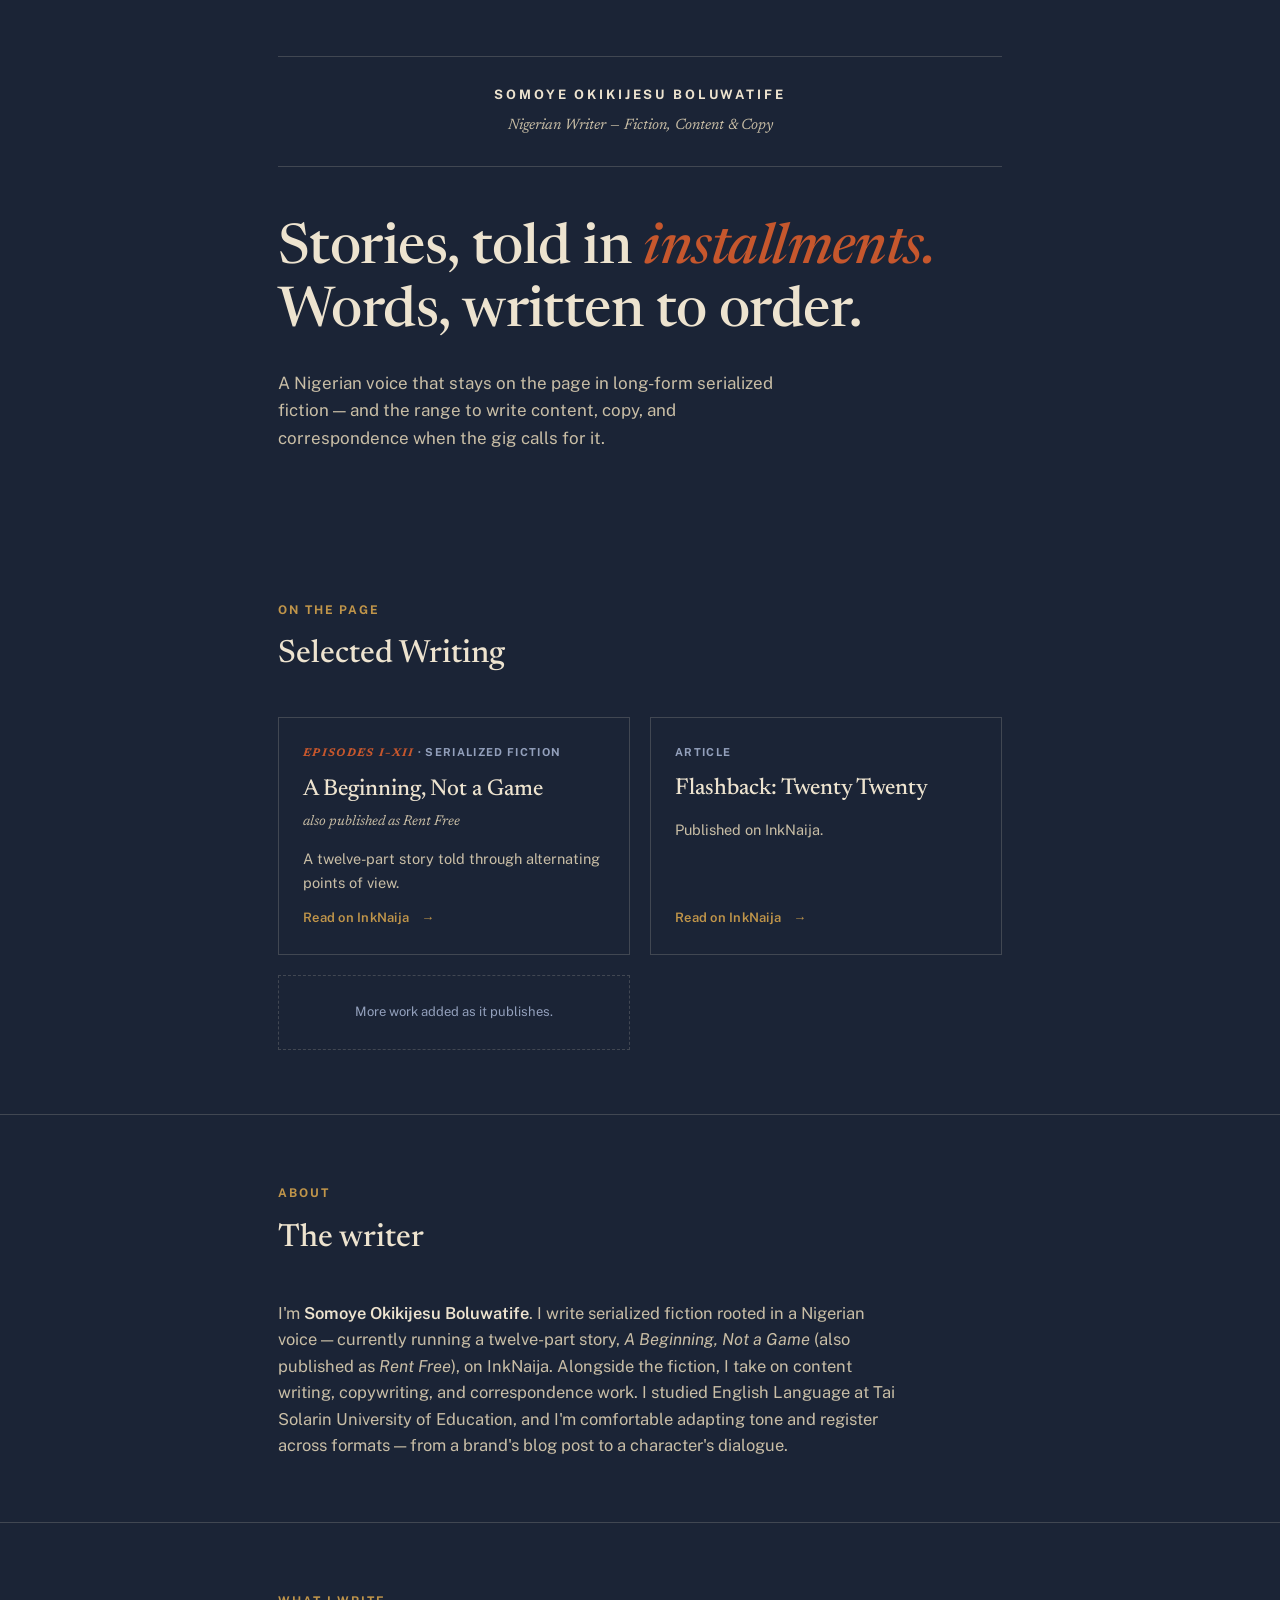
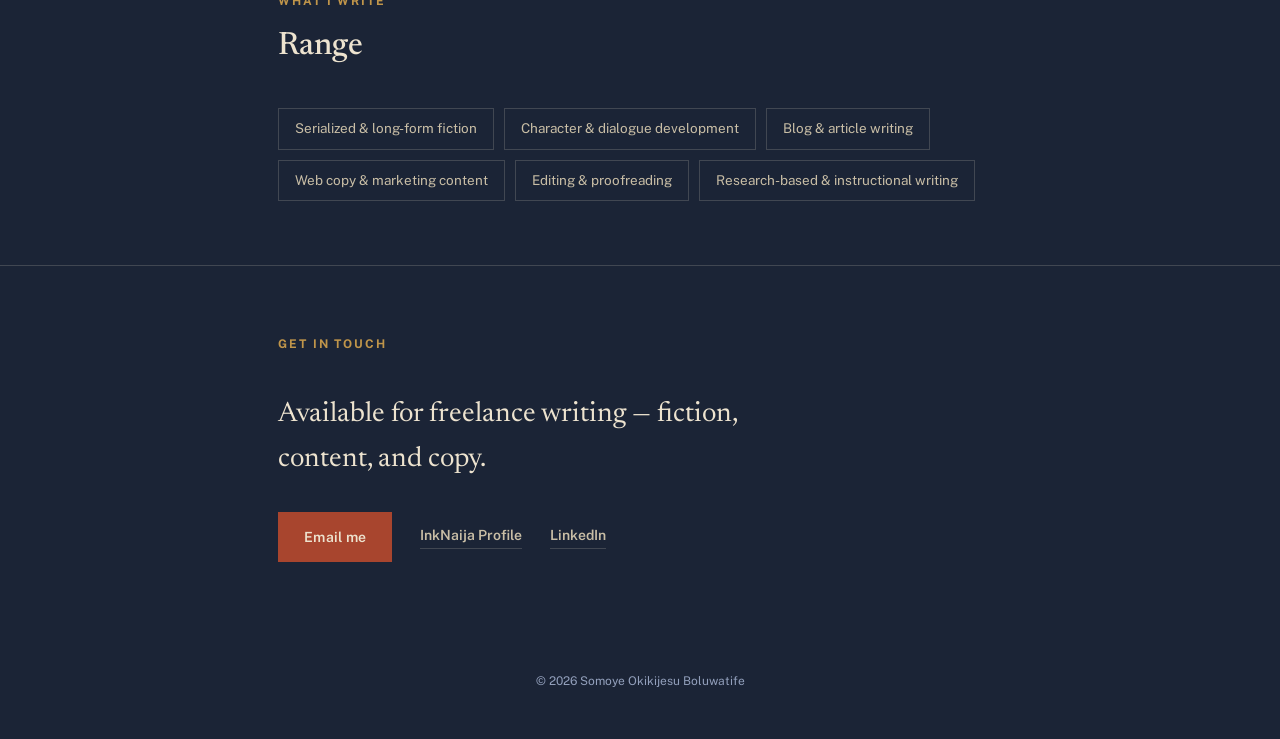
==== index.html @ aff7d911 "Add files via upload" ====
<!DOCTYPE html>
<html lang="en">
<head>
<meta charset="UTF-8">
<meta name="viewport" content="width=device-width, initial-scale=1.0">
<title>Somoye Okikijesu Boluwatife — Writer</title>
<link rel="preconnect" href="https://fonts.googleapis.com">
<link rel="preconnect" href="https://fonts.gstatic.com" crossorigin>
<link href="https://fonts.googleapis.com/css2?family=Newsreader:ital,opsz,wght@0,6..72,400;0,6..72,500;0,6..72,600;1,6..72,400;1,6..72,500&family=Public+Sans:wght@400;500;600;700&display=swap" rel="stylesheet">
<style>
  :root{
    --ink:        #1B2436;
    --ink-deep:   #10192A;
    --parchment:  #EDE3CF;
    --parchment-dim: #C9BEA6;
    --rust:       #A8452E;
    --rust-bright:#C6572D;
    --gold:       #C0954A;
    --muted:      #93A0BC;
    --rule:       rgba(237,227,207,0.18);

    --display: 'Newsreader', Georgia, 'Times New Roman', serif;
    --body-font: 'Public Sans', -apple-system, BlinkMacSystemFont, sans-serif;

    --max: 780px;
  }

  *{ box-sizing:border-box; margin:0; padding:0; }

  html{ scroll-behavior:smooth; }

  body{
    background:var(--ink);
    color:var(--parchment);
    font-family:var(--body-font);
    line-height:1.6;
    -webkit-font-smoothing:antialiased;
  }

  a{ color:inherit; }

  .wrap{
    max-width:var(--max);
    margin:0 auto;
    padding:0 28px;
  }

  .eyebrow{
    font-family:var(--body-font);
    font-size:12px;
    font-weight:700;
    letter-spacing:0.16em;
    text-transform:uppercase;
    color:var(--gold);
  }

  .rule{
    border:none;
    border-top:1px solid var(--rule);
  }

  /* ---------- Masthead / Hero ---------- */

  header.hero{
    padding:56px 0 80px;
    position:relative;
    overflow:hidden;
  }

  .masthead{
    text-align:center;
    padding-bottom:28px;
    margin-bottom:52px;
    border-bottom:1px solid var(--rule);
  }

  .masthead .rule-top{
    border-top:1px solid var(--rule);
    margin-bottom:14px;
  }

  .masthead .name{
    font-family:var(--body-font);
    font-size:13px;
    font-weight:700;
    letter-spacing:0.22em;
    text-transform:uppercase;
    padding:14px 0 8px;
  }

  .masthead .tagline{
    font-family:var(--display);
    font-style:italic;
    font-size:15px;
    color:var(--parchment-dim);
  }

  .hero-statement{
    font-family:var(--display);
    font-weight:500;
    font-size:clamp(34px, 6.4vw, 56px);
    line-height:1.12;
    letter-spacing:-0.01em;
  }

  .hero-statement em{
    font-style:italic;
    font-weight:500;
    color:var(--rust-bright);
  }

  .hero-sub{
    margin-top:26px;
    max-width:520px;
    font-size:17px;
    color:var(--parchment-dim);
  }

  /* ---------- Sections generic ---------- */

  section{
    padding:64px 0;
  }

  section + section{
    border-top:1px solid var(--rule);
  }

  .section-head{
    margin-bottom:36px;
  }

  .section-head h2{
    font-family:var(--display);
    font-weight:500;
    font-size:clamp(24px, 3.4vw, 32px);
    margin-top:8px;
  }

  /* ---------- Work cards ---------- */

  .cards{
    display:grid;
    grid-template-columns:1fr 1fr;
    gap:20px;
  }

  @media (max-width:620px){
    .cards{ grid-template-columns:1fr; }
  }

  .card{
    border:1px solid var(--rule);
    padding:26px 24px;
    display:flex;
    flex-direction:column;
    gap:14px;
    transition:border-color 0.2s ease, transform 0.2s ease;
  }

  .card:hover{
    border-color:var(--rust);
    transform:translateY(-2px);
  }

  .card .kicker{
    font-size:11px;
    font-weight:700;
    letter-spacing:0.12em;
    text-transform:uppercase;
    color:var(--muted);
  }

  .card .roman{
    font-family:var(--display);
    font-style:italic;
    color:var(--rust-bright);
  }

  .card h3{
    font-family:var(--display);
    font-weight:500;
    font-size:23px;
    line-height:1.25;
  }

  .card .alt-title{
    font-family:var(--display);
    font-style:italic;
    font-size:14px;
    color:var(--parchment-dim);
    margin-top:-8px;
  }

  .card p{
    font-size:14.5px;
    color:var(--parchment-dim);
    flex-grow:1;
  }

  .card .read-link{
    font-size:13px;
    font-weight:600;
    letter-spacing:0.02em;
    text-decoration:none;
    color:var(--gold);
    display:inline-flex;
    align-items:center;
    gap:6px;
  }

  .card .read-link .arrow{
    margin-left:6px;
  }

  .card .read-link .arrow{
    transition:transform 0.2s ease;
  }

  .card:hover .read-link .arrow{
    transform:translateX(4px);
  }

  .card.placeholder{
    border-style:dashed;
    justify-content:center;
    align-items:center;
    text-align:center;
    color:var(--muted);
  }

  .card.placeholder p{
    font-size:13px;
    color:var(--muted);
    flex-grow:0;
  }

  /* ---------- About ---------- */

  .about-body{
    font-size:16.5px;
    color:var(--parchment-dim);
    max-width:620px;
  }

  .about-body strong{
    color:var(--parchment);
    font-weight:600;
  }

  /* ---------- Skills ---------- */

  .pills{
    display:flex;
    flex-wrap:wrap;
    gap:10px;
  }

  .pill{
    border:1px solid var(--rule);
    padding:9px 16px;
    font-size:13.5px;
    color:var(--parchment-dim);
    white-space:nowrap;
  }

  /* ---------- Contact ---------- */

  .contact-lead{
    font-family:var(--display);
    font-size:clamp(22px,3vw,28px);
    max-width:540px;
    margin-bottom:30px;
  }

  .contact-row{
    display:flex;
    flex-wrap:wrap;
    gap:14px;
    align-items:center;
  }

  .contact-row > *{
    margin-right:14px;
    margin-bottom:10px;
  }

  .btn{
    display:inline-block;
    background:var(--rust);
    color:var(--parchment);
    text-decoration:none;
    padding:14px 26px;
    font-size:14px;
    font-weight:600;
    letter-spacing:0.02em;
    transition:background 0.2s ease;
  }

  .btn:hover{ background:var(--rust-bright); }

  .link-secondary{
    text-decoration:none;
    font-size:14px;
    font-weight:600;
    color:var(--parchment-dim);
    border-bottom:1px solid var(--rule);
    padding-bottom:2px;
    transition:color 0.2s ease, border-color 0.2s ease;
  }

  .link-secondary:hover{
    color:var(--gold);
    border-color:var(--gold);
  }

  footer{
    padding:36px 0 48px;
    text-align:center;
    font-size:12px;
    color:var(--muted);
  }

  /* ---------- Motion (hover only — no load-dependent reveals) ---------- */

  @media (prefers-reduced-motion: reduce){
    html{ scroll-behavior:auto; }
    .card, .btn, .link-secondary{ transition:none; }
  }

  :focus-visible{
    outline:2px solid var(--gold);
    outline-offset:3px;
  }
</style>
</head>
<body>

<header class="hero">
  <div class="wrap">
    <div class="masthead">
      <div class="rule-top"></div>
      <div class="name">Somoye Okikijesu Boluwatife</div>
      <div class="tagline">Nigerian Writer — Fiction, Content &amp; Copy</div>
    </div>

    <h1 class="hero-statement">Stories, told in <em>installments.</em><br>Words, written to order.</h1>
    <p class="hero-sub">A Nigerian voice that stays on the page in long-form serialized fiction — and the range to write content, copy, and correspondence when the gig calls for it.</p>
  </div>
</header>

<section id="work">
  <div class="wrap">
    <div class="section-head">
      <span class="eyebrow">On the Page</span>
      <h2>Selected Writing</h2>
    </div>
    <div class="cards">

      <div class="card">
        <span class="kicker"><span class="roman">Episodes I&ndash;XII</span> &middot; Serialized Fiction</span>
        <h3>A Beginning, Not a Game</h3>
        <div class="alt-title">also published as Rent Free</div>
        <p>A twelve-part story told through alternating points of view.</p>
        <a class="read-link" href="https://inknaija.com/writers/c38ce1fc-17e2-473a-ae87-176c92419c42" target="_blank" rel="noopener">Read on InkNaija <span class="arrow">&rarr;</span></a>
      </div>

      <div class="card">
        <span class="kicker">Article</span>
        <h3>Flashback: Twenty Twenty</h3>
        <p>Published on InkNaija.</p>
        <a class="read-link" href="https://inknaija.com/article/flashback-twenty-twenty-358460" target="_blank" rel="noopener">Read on InkNaija <span class="arrow">&rarr;</span></a>
      </div>

      <div class="card placeholder">
        <p>More work added as it publishes.</p>
      </div>

    </div>
  </div>
</section>

<section id="about">
  <div class="wrap">
    <div class="section-head">
      <span class="eyebrow">About</span>
      <h2>The writer</h2>
    </div>
    <p class="about-body">
      I'm <strong>Somoye Okikijesu Boluwatife</strong>. I write serialized fiction rooted in a Nigerian voice
      &mdash; currently running a twelve-part story, <em>A Beginning, Not a Game</em> (also published as
      <em>Rent Free</em>), on InkNaija. Alongside the fiction, I take on content writing, copywriting, and
      correspondence work. I studied English Language at Tai Solarin University of Education, and I'm
      comfortable adapting tone and register across formats &mdash; from a brand's blog post to a character's
      dialogue.
    </p>
  </div>
</section>

<section id="skills">
  <div class="wrap">
    <div class="section-head">
      <span class="eyebrow">What I Write</span>
      <h2>Range</h2>
    </div>
    <div class="pills">
      <span class="pill">Serialized &amp; long-form fiction</span>
      <span class="pill">Character &amp; dialogue development</span>
      <span class="pill">Blog &amp; article writing</span>
      <span class="pill">Web copy &amp; marketing content</span>
      <span class="pill">Editing &amp; proofreading</span>
      <span class="pill">Research-based &amp; instructional writing</span>
    </div>
  </div>
</section>

<section id="contact">
  <div class="wrap">
    <div class="section-head">
      <span class="eyebrow">Get in Touch</span>
    </div>
    <p class="contact-lead">Available for freelance writing &mdash; fiction, content, and copy.</p>
    <div class="contact-row">
      <a class="btn" href="mailto:somoyeokiki@gmail.com">Email me</a>
      <a class="link-secondary" href="https://inknaija.com/writers/c38ce1fc-17e2-473a-ae87-176c92419c42" target="_blank" rel="noopener">InkNaija Profile</a>
      <a class="link-secondary" href="https://linkedin.com/in/okikijesu-somoye" target="_blank" rel="noopener">LinkedIn</a>
    </div>
  </div>
</section>

<footer>
  &copy; 2026 Somoye Okikijesu Boluwatife
</footer>

</body>
</html>
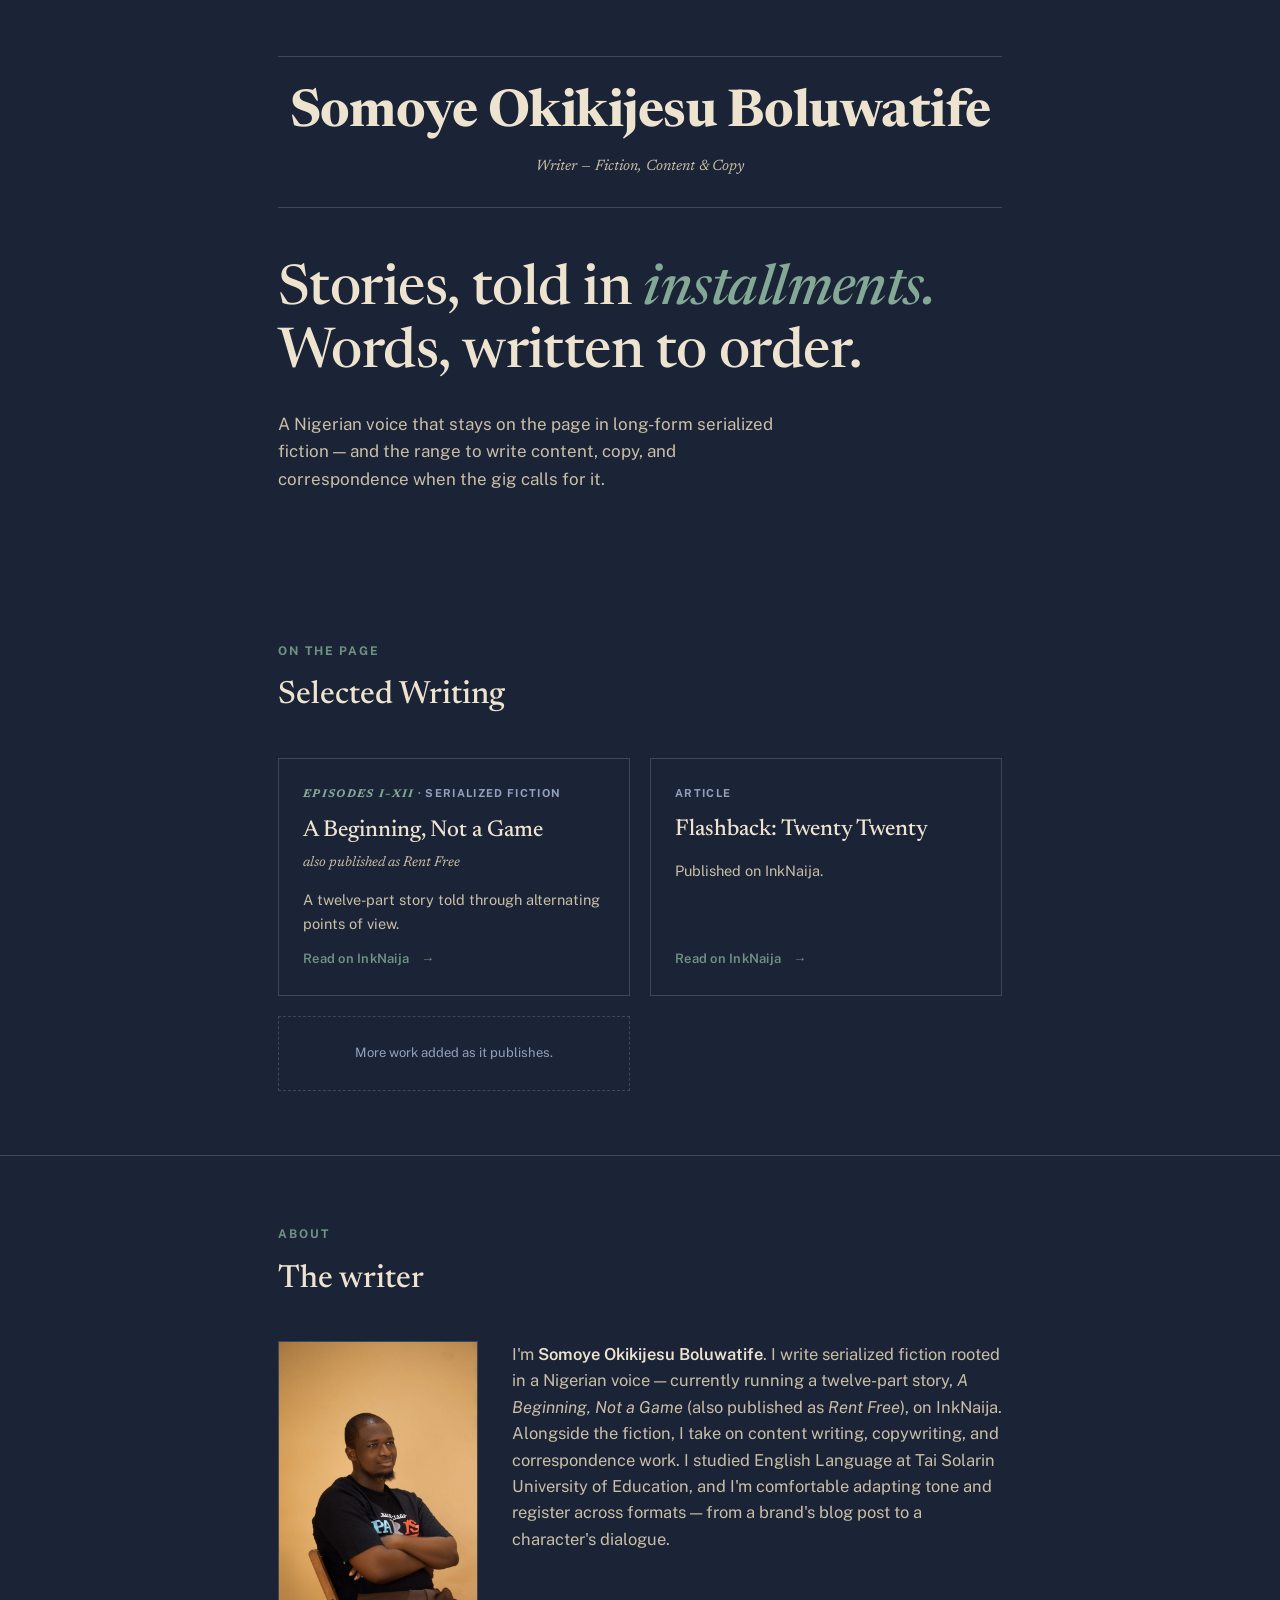
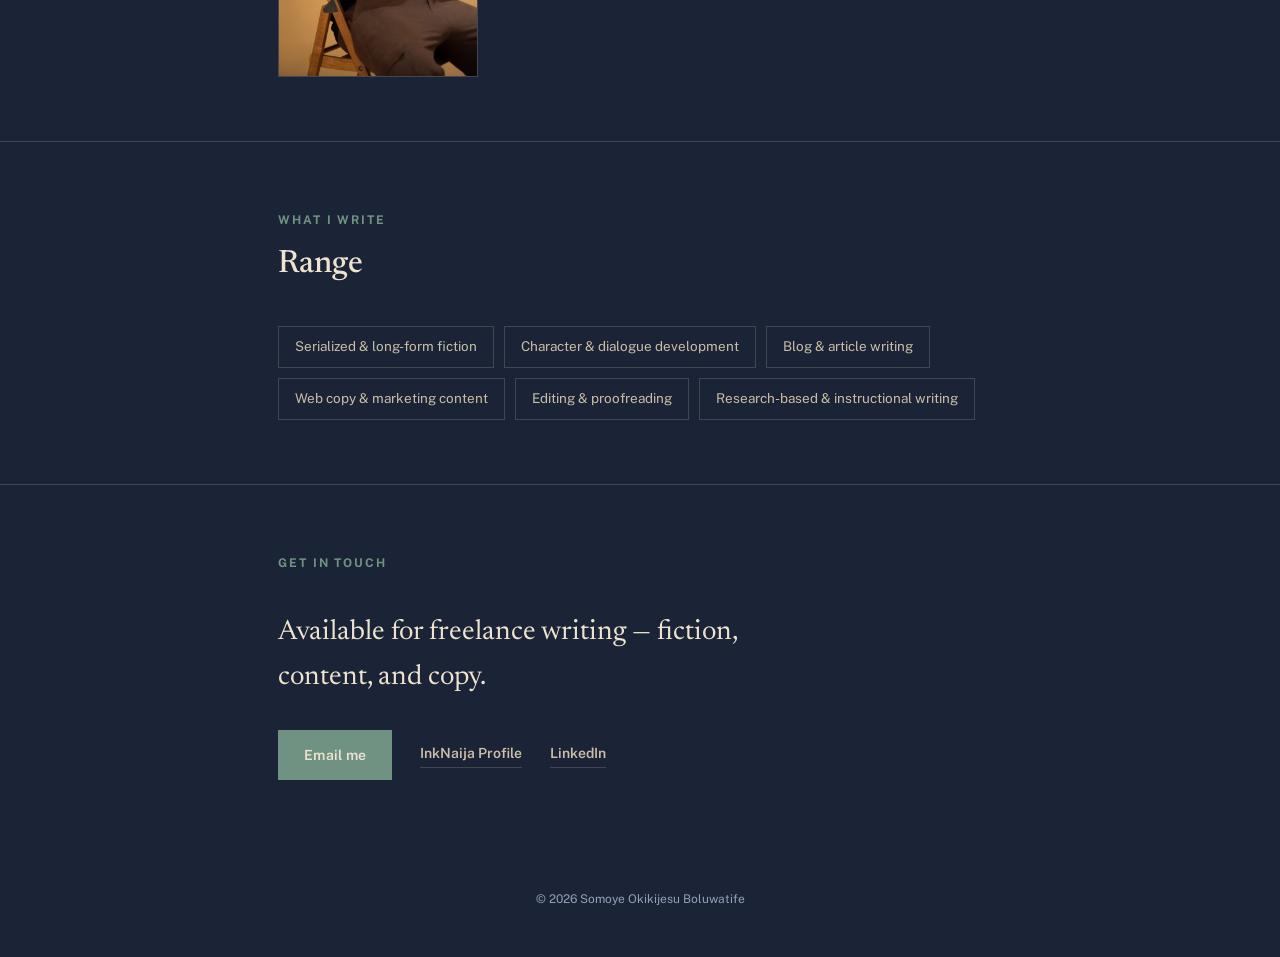
==== commit db2a3f60: "Add files via upload" ====
--- a/index.html
+++ b/index.html
@@ -13,9 +13,8 @@
     --ink-deep:   #10192A;
     --parchment:  #EDE3CF;
     --parchment-dim: #C9BEA6;
-    --rust:       #A8452E;
-    --rust-bright:#C6572D;
-    --gold:       #C0954A;
+    --sage:       #6F9283;
+    --sage-bright:#84A896;
     --muted:      #93A0BC;
     --rule:       rgba(237,227,207,0.18);
 
@@ -51,7 +50,7 @@
     font-weight:700;
     letter-spacing:0.16em;
     text-transform:uppercase;
-    color:var(--gold);
+    color:var(--sage);
   }
 
   .rule{
@@ -80,12 +79,12 @@
   }
 
   .masthead .name{
-    font-family:var(--body-font);
-    font-size:13px;
+    font-family:var(--display);
     font-weight:700;
-    letter-spacing:0.22em;
-    text-transform:uppercase;
-    padding:14px 0 8px;
+    font-size:clamp(32px, 6vw, 52px);
+    letter-spacing:-0.01em;
+    line-height:1.15;
+    padding:14px 0 10px;
   }
 
   .masthead .tagline{
@@ -106,7 +105,7 @@
   .hero-statement em{
     font-style:italic;
     font-weight:500;
-    color:var(--rust-bright);
+    color:var(--sage-bright);
   }
 
   .hero-sub{
@@ -159,7 +158,7 @@
   }
 
   .card:hover{
-    border-color:var(--rust);
+    border-color:var(--sage);
     transform:translateY(-2px);
   }
 
@@ -174,7 +173,7 @@
   .card .roman{
     font-family:var(--display);
     font-style:italic;
-    color:var(--rust-bright);
+    color:var(--sage-bright);
   }
 
   .card h3{
@@ -203,7 +202,7 @@
     font-weight:600;
     letter-spacing:0.02em;
     text-decoration:none;
-    color:var(--gold);
+    color:var(--sage);
     display:inline-flex;
     align-items:center;
     gap:6px;
@@ -237,6 +236,29 @@
 
   /* ---------- About ---------- */
 
+  .about-grid{
+    display:flex;
+    gap:34px;
+    align-items:flex-start;
+  }
+
+  .about-photo{
+    width:200px;
+    flex:0 0 200px;
+    height:auto;
+    display:block;
+    border:1px solid var(--rule);
+  }
+
+  .about-body{
+    flex:1 1 340px;
+  }
+
+  @media (max-width:620px){
+    .about-grid{ flex-direction:column; }
+    .about-photo{ width:100%; max-width:240px; flex-basis:auto; margin:0 auto; }
+  }
+
   .about-body{
     font-size:16.5px;
     color:var(--parchment-dim);
@@ -287,7 +309,7 @@
 
   .btn{
     display:inline-block;
-    background:var(--rust);
+    background:var(--sage);
     color:var(--parchment);
     text-decoration:none;
     padding:14px 26px;
@@ -297,7 +319,7 @@
     transition:background 0.2s ease;
   }
 
-  .btn:hover{ background:var(--rust-bright); }
+  .btn:hover{ background:var(--sage-bright); }
 
   .link-secondary{
     text-decoration:none;
@@ -310,8 +332,8 @@
   }
 
   .link-secondary:hover{
-    color:var(--gold);
-    border-color:var(--gold);
+    color:var(--sage);
+    border-color:var(--sage);
   }
 
   footer{
@@ -329,7 +351,7 @@
   }
 
   :focus-visible{
-    outline:2px solid var(--gold);
+    outline:2px solid var(--sage);
     outline-offset:3px;
   }
 </style>
@@ -341,7 +363,7 @@
     <div class="masthead">
       <div class="rule-top"></div>
       <div class="name">Somoye Okikijesu Boluwatife</div>
-      <div class="tagline">Nigerian Writer — Fiction, Content &amp; Copy</div>
+      <div class="tagline">Writer — Fiction, Content &amp; Copy</div>
     </div>
 
     <h1 class="hero-statement">Stories, told in <em>installments.</em><br>Words, written to order.</h1>
@@ -386,14 +408,17 @@
       <span class="eyebrow">About</span>
       <h2>The writer</h2>
     </div>
-    <p class="about-body">
-      I'm <strong>Somoye Okikijesu Boluwatife</strong>. I write serialized fiction rooted in a Nigerian voice
-      &mdash; currently running a twelve-part story, <em>A Beginning, Not a Game</em> (also published as
-      <em>Rent Free</em>), on InkNaija. Alongside the fiction, I take on content writing, copywriting, and
-      correspondence work. I studied English Language at Tai Solarin University of Education, and I'm
-      comfortable adapting tone and register across formats &mdash; from a brand's blog post to a character's
-      dialogue.
-    </p>
+    <div class="about-grid">
+      <img class="about-photo" src="[data-uri]" alt="Somoye Okikijesu Boluwatife">
+      <p class="about-body">
+        I'm <strong>Somoye Okikijesu Boluwatife</strong>. I write serialized fiction rooted in a Nigerian voice
+        &mdash; currently running a twelve-part story, <em>A Beginning, Not a Game</em> (also published as
+        <em>Rent Free</em>), on InkNaija. Alongside the fiction, I take on content writing, copywriting, and
+        correspondence work. I studied English Language at Tai Solarin University of Education, and I'm
+        comfortable adapting tone and register across formats &mdash; from a brand's blog post to a character's
+        dialogue.
+      </p>
+    </div>
   </div>
 </section>
 
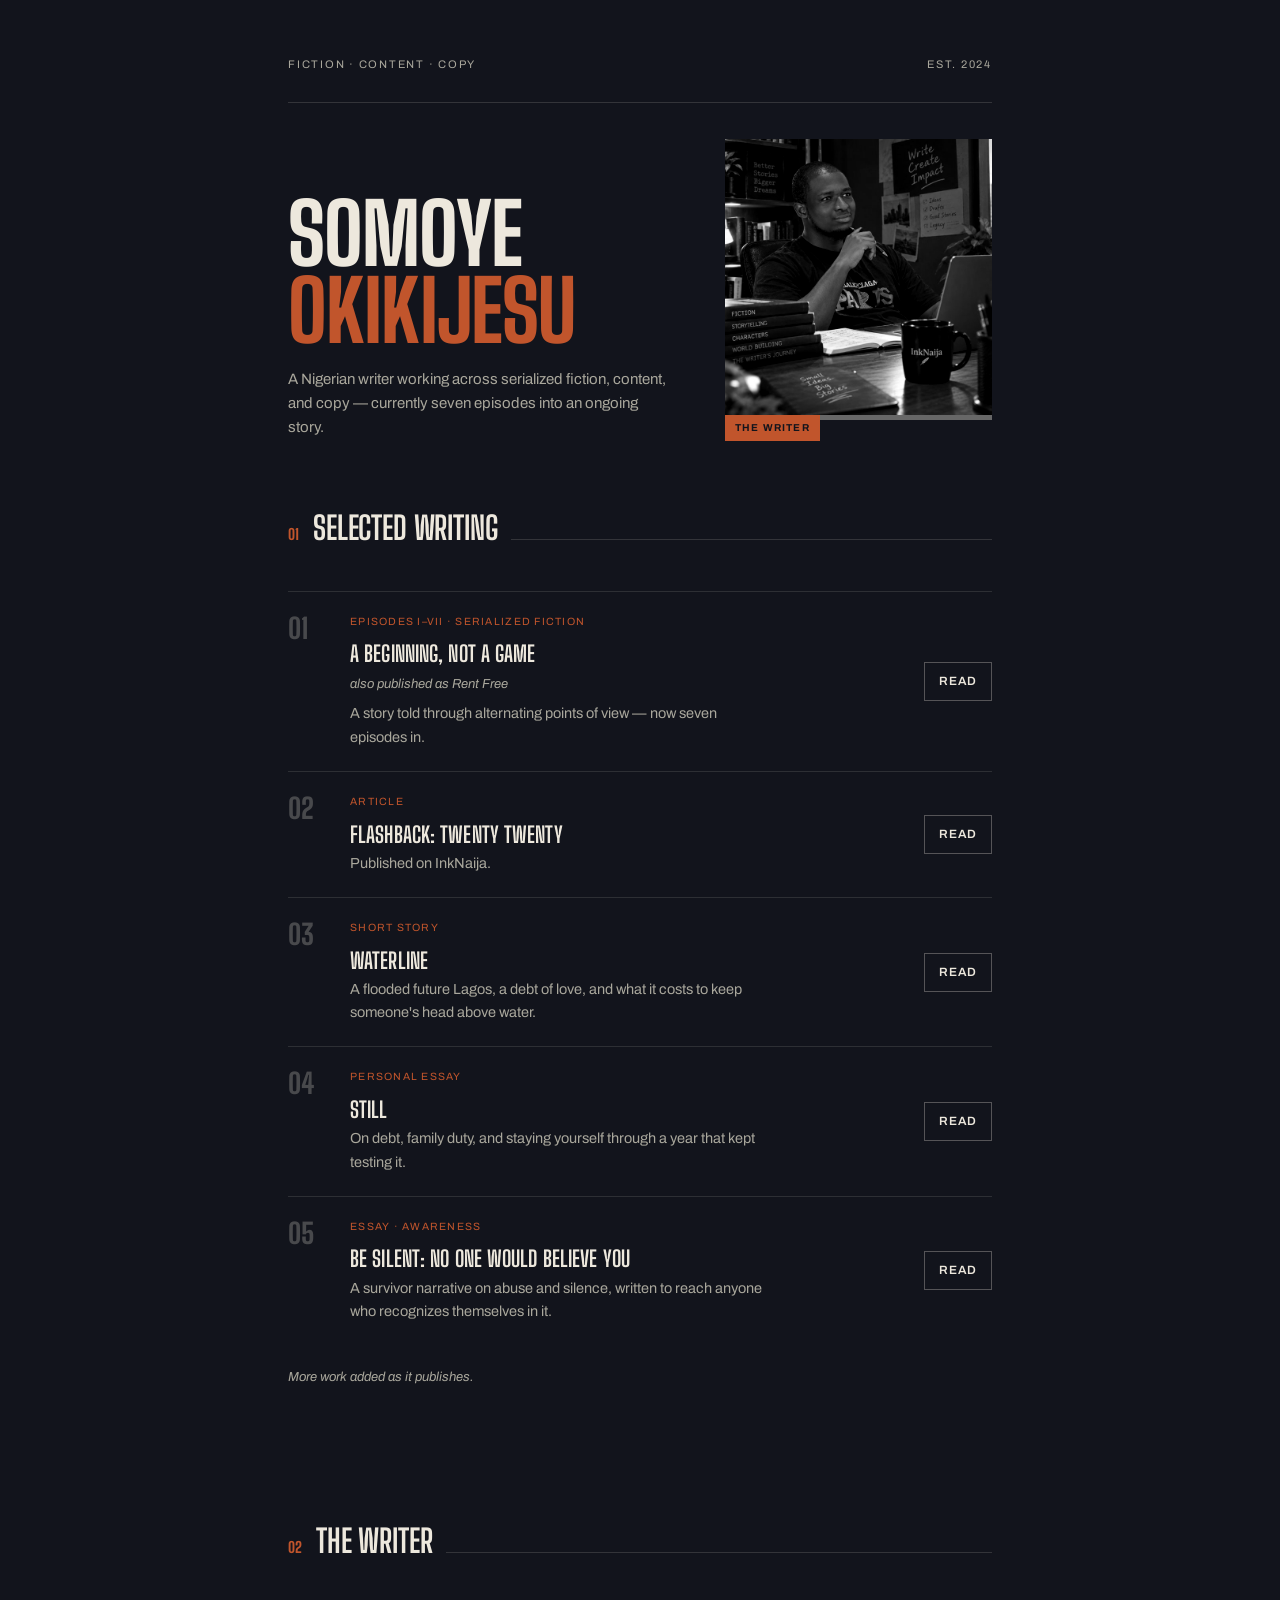
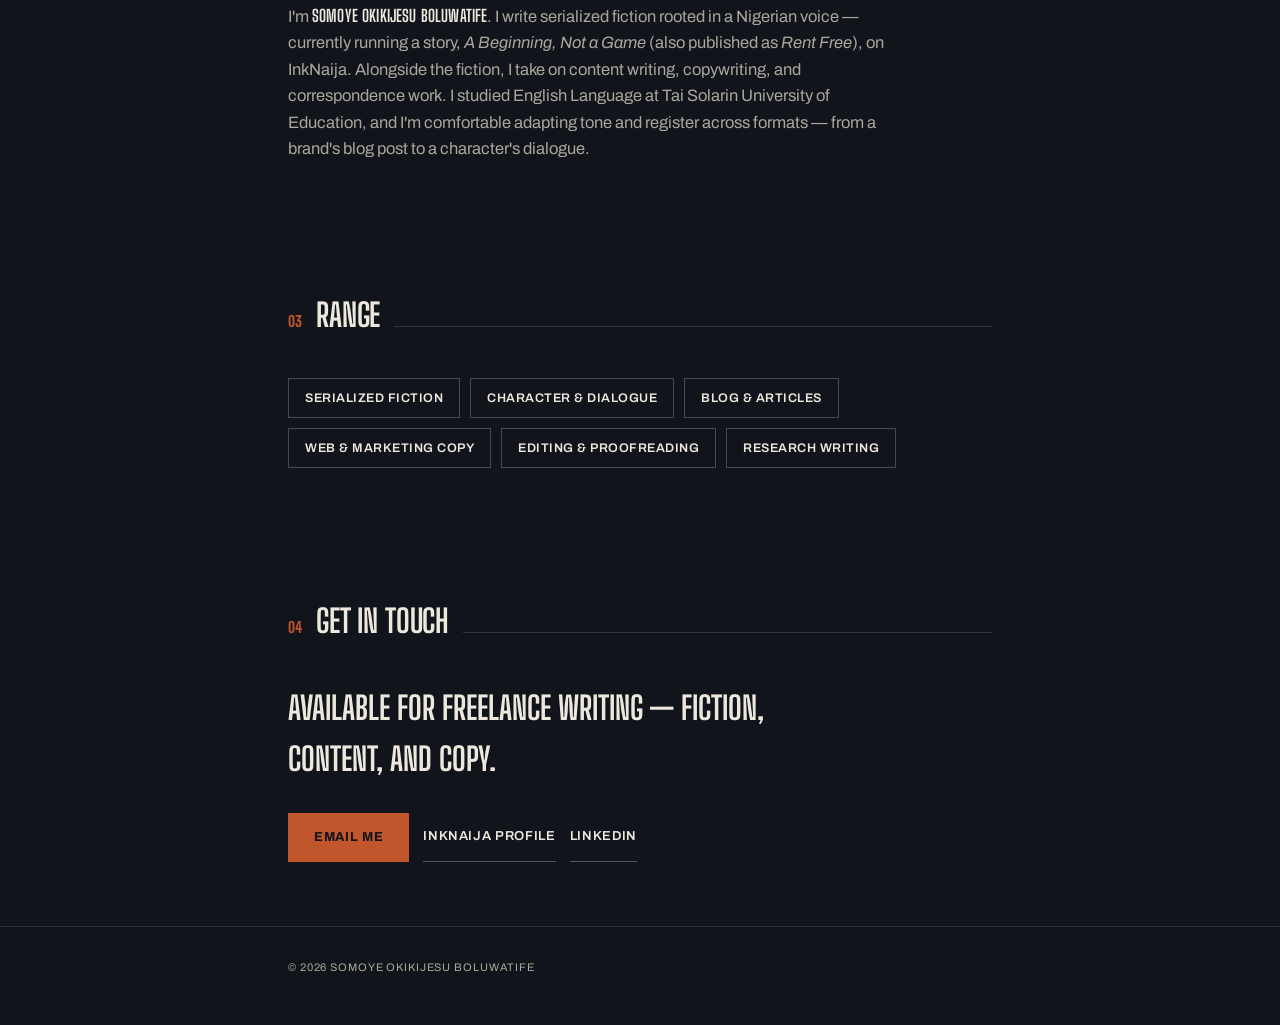
==== commit c552fe72: "Rename index-2.html to index.html" ====
--- a/index.html
+++ b/index.html
@@ -6,31 +6,28 @@
 <title>Somoye Okikijesu Boluwatife — Writer</title>
 <link rel="preconnect" href="https://fonts.googleapis.com">
 <link rel="preconnect" href="https://fonts.gstatic.com" crossorigin>
-<link href="https://fonts.googleapis.com/css2?family=Newsreader:ital,opsz,wght@0,6..72,400;0,6..72,500;0,6..72,600;1,6..72,400;1,6..72,500&family=Public+Sans:wght@400;500;600;700&display=swap" rel="stylesheet">
+<link href="https://fonts.googleapis.com/css2?family=Big+Shoulders+Display:wght@600;800&family=Archivo:ital,wght@0,400;0,500;0,600;0,700;1,400&display=swap" rel="stylesheet">
 <style>
   :root{
-    --ink:        #1B2436;
-    --ink-deep:   #10192A;
-    --parchment:  #EDE3CF;
-    --parchment-dim: #C9BEA6;
-    --sage:       #6F9283;
-    --sage-bright:#84A896;
-    --muted:      #93A0BC;
-    --rule:       rgba(237,227,207,0.18);
-
-    --display: 'Newsreader', Georgia, 'Times New Roman', serif;
-    --body-font: 'Public Sans', -apple-system, BlinkMacSystemFont, sans-serif;
-
-    --max: 780px;
+    --bg:        #12141C;
+    --bg-raised: #1B1E29;
+    --paper:     #EDE8DD;
+    --paper-dim: #A9A79C;
+    --rust:      #C1552C;
+    --rust-soft: #8F3E20;
+
+    --display: 'Big Shoulders Display', Impact, sans-serif;
+    --body-font: 'Archivo', Helvetica, Arial, sans-serif;
+
+    --max: 760px;
   }
 
   *{ box-sizing:border-box; margin:0; padding:0; }
-
   html{ scroll-behavior:smooth; }
 
   body{
-    background:var(--ink);
-    color:var(--parchment);
+    background:var(--bg);
+    color:var(--paper);
     font-family:var(--body-font);
     line-height:1.6;
     -webkit-font-smoothing:antialiased;
@@ -44,397 +41,404 @@
     padding:0 28px;
   }
 
-  .eyebrow{
-    font-family:var(--body-font);
+  /* ---------- Hero ---------- */
+
+  header.hero{
+    padding:56px 0 0;
+  }
+
+  .hero-top{
+    display:flex;
+    justify-content:space-between;
+    align-items:center;
+    font-size:11px;
+    letter-spacing:0.16em;
+    text-transform:uppercase;
+    color:var(--paper-dim);
+    padding-bottom:28px;
+    border-bottom:1px solid rgba(237,232,221,0.15);
+  }
+
+  .hero-grid{
+    display:grid;
+    grid-template-columns:1.2fr 0.8fr;
+    gap:36px;
+    align-items:end;
+    padding:36px 0 0;
+  }
+
+  @media (max-width:620px){
+    .hero-grid{ grid-template-columns:1fr; }
+  }
+
+  .hero-name{
+    font-family:var(--display);
+    font-weight:800;
+    text-transform:uppercase;
+    font-size:clamp(46px, 10vw, 84px);
+    line-height:0.92;
+    letter-spacing:-0.01em;
+  }
+
+  .hero-name .line2{ color:var(--rust); }
+
+  .hero-role{
+    margin-top:18px;
+    font-size:15px;
+    color:var(--paper-dim);
+    max-width:380px;
+  }
+
+  .hero-photo-wrap{
+    position:relative;
+    padding-bottom:12px;
+  }
+
+  .hero-photo{
+    width:100%;
+    aspect-ratio:0.95;
+    object-fit:cover;
+    filter:grayscale(100%) contrast(1.08);
+    border-bottom:5px solid var(--rust);
+  }
+
+  .hero-photo-tag{
+    position:absolute;
+    bottom:-2px;
+    left:0;
+    background:var(--rust);
+    color:var(--bg);
+    font-size:10px;
+    letter-spacing:0.12em;
+    text-transform:uppercase;
+    padding:5px 10px;
+    font-weight:700;
+  }
+
+  /* ---------- Sections ---------- */
+
+  section{ padding:64px 0; }
+
+  .section-head{
+    display:flex;
+    align-items:baseline;
+    gap:14px;
+    margin-bottom:36px;
+  }
+
+  .section-num{
+    font-family:var(--display);
+    font-weight:800;
+    font-size:15px;
+    color:var(--rust);
+  }
+
+  .section-title{
+    font-family:var(--display);
+    font-weight:700;
+    text-transform:uppercase;
+    font-size:clamp(24px, 3.4vw, 32px);
+    letter-spacing:-0.005em;
+  }
+
+  .rule{
+    flex:1;
+    height:1px;
+    background:rgba(237,232,221,0.15);
+  }
+
+  /* ---------- Work index ---------- */
+
+  .index-row{
+    display:grid;
+    grid-template-columns:44px 1fr auto;
+    gap:18px;
+    align-items:start;
+    padding:22px 0;
+    border-top:1px solid rgba(237,232,221,0.12);
+  }
+
+  .index-row:last-of-type{ border-bottom:1px solid rgba(237,232,221,0.12); }
+
+  .index-num{
+    font-family:var(--display);
+    font-weight:800;
+    font-size:28px;
+    color:rgba(237,232,221,0.25);
+    line-height:1;
+  }
+
+  .index-type{
+    font-size:10.5px;
+    letter-spacing:0.12em;
+    text-transform:uppercase;
+    color:var(--rust);
+    margin-bottom:6px;
+  }
+
+  .index-title{
+    font-family:var(--display);
+    font-weight:700;
+    text-transform:uppercase;
+    font-size:22px;
+    letter-spacing:0.005em;
+  }
+
+  .index-alt{
+    font-size:13px;
+    font-style:italic;
+    color:var(--paper-dim);
+    margin:2px 0 8px;
+  }
+
+  .index-desc{
+    font-size:14.5px;
+    color:var(--paper-dim);
+    max-width:420px;
+  }
+
+  .index-link{
+    align-self:center;
     font-size:12px;
-    font-weight:700;
-    letter-spacing:0.16em;
-    text-transform:uppercase;
-    color:var(--sage);
-  }
-
-  .rule{
-    border:none;
-    border-top:1px solid var(--rule);
-  }
-
-  /* ---------- Masthead / Hero ---------- */
-
-  header.hero{
-    padding:56px 0 80px;
-    position:relative;
-    overflow:hidden;
-  }
-
-  .masthead{
-    text-align:center;
-    padding-bottom:28px;
-    margin-bottom:52px;
-    border-bottom:1px solid var(--rule);
-  }
-
-  .masthead .rule-top{
-    border-top:1px solid var(--rule);
-    margin-bottom:14px;
-  }
-
-  .masthead .name{
-    font-family:var(--display);
-    font-weight:700;
-    font-size:clamp(32px, 6vw, 52px);
-    letter-spacing:-0.01em;
-    line-height:1.15;
-    padding:14px 0 10px;
-  }
-
-  .masthead .tagline{
-    font-family:var(--display);
+    font-weight:600;
+    letter-spacing:0.06em;
+    text-transform:uppercase;
+    color:var(--paper);
+    border:1px solid rgba(237,232,221,0.3);
+    padding:9px 14px;
+    white-space:nowrap;
+    text-decoration:none;
+    transition:all .15s ease;
+  }
+
+  .index-link:hover{
+    background:var(--rust);
+    border-color:var(--rust);
+    color:var(--bg);
+  }
+
+  @media (max-width:560px){
+    .index-row{ grid-template-columns:32px 1fr; }
+    .index-link{ grid-column:1 / -1; justify-self:start; margin-top:4px; }
+  }
+
+  .index-note{
+    padding-top:22px;
+    font-size:13px;
+    color:var(--paper-dim);
     font-style:italic;
-    font-size:15px;
-    color:var(--parchment-dim);
-  }
-
-  .hero-statement{
-    font-family:var(--display);
-    font-weight:500;
-    font-size:clamp(34px, 6.4vw, 56px);
-    line-height:1.12;
-    letter-spacing:-0.01em;
-  }
-
-  .hero-statement em{
-    font-style:italic;
-    font-weight:500;
-    color:var(--sage-bright);
-  }
-
-  .hero-sub{
-    margin-top:26px;
-    max-width:520px;
-    font-size:17px;
-    color:var(--parchment-dim);
-  }
-
-  /* ---------- Sections generic ---------- */
-
-  section{
-    padding:64px 0;
-  }
-
-  section + section{
-    border-top:1px solid var(--rule);
-  }
-
-  .section-head{
-    margin-bottom:36px;
-  }
-
-  .section-head h2{
-    font-family:var(--display);
-    font-weight:500;
-    font-size:clamp(24px, 3.4vw, 32px);
-    margin-top:8px;
-  }
-
-  /* ---------- Work cards ---------- */
-
-  .cards{
-    display:grid;
-    grid-template-columns:1fr 1fr;
-    gap:20px;
-  }
-
-  @media (max-width:620px){
-    .cards{ grid-template-columns:1fr; }
-  }
-
-  .card{
-    border:1px solid var(--rule);
-    padding:26px 24px;
-    display:flex;
-    flex-direction:column;
-    gap:14px;
-    transition:border-color 0.2s ease, transform 0.2s ease;
-  }
-
-  .card:hover{
-    border-color:var(--sage);
-    transform:translateY(-2px);
-  }
-
-  .card .kicker{
-    font-size:11px;
-    font-weight:700;
-    letter-spacing:0.12em;
-    text-transform:uppercase;
-    color:var(--muted);
-  }
-
-  .card .roman{
-    font-family:var(--display);
-    font-style:italic;
-    color:var(--sage-bright);
-  }
-
-  .card h3{
-    font-family:var(--display);
-    font-weight:500;
-    font-size:23px;
-    line-height:1.25;
-  }
-
-  .card .alt-title{
-    font-family:var(--display);
-    font-style:italic;
-    font-size:14px;
-    color:var(--parchment-dim);
-    margin-top:-8px;
-  }
-
-  .card p{
-    font-size:14.5px;
-    color:var(--parchment-dim);
-    flex-grow:1;
-  }
-
-  .card .read-link{
-    font-size:13px;
-    font-weight:600;
-    letter-spacing:0.02em;
-    text-decoration:none;
-    color:var(--sage);
-    display:inline-flex;
-    align-items:center;
-    gap:6px;
-  }
-
-  .card .read-link .arrow{
-    margin-left:6px;
-  }
-
-  .card .read-link .arrow{
-    transition:transform 0.2s ease;
-  }
-
-  .card:hover .read-link .arrow{
-    transform:translateX(4px);
-  }
-
-  .card.placeholder{
-    border-style:dashed;
-    justify-content:center;
-    align-items:center;
-    text-align:center;
-    color:var(--muted);
-  }
-
-  .card.placeholder p{
-    font-size:13px;
-    color:var(--muted);
-    flex-grow:0;
   }
 
   /* ---------- About ---------- */
-
-  .about-grid{
-    display:flex;
-    gap:34px;
-    align-items:flex-start;
-  }
-
-  .about-photo{
-    width:200px;
-    flex:0 0 200px;
-    height:auto;
-    display:block;
-    border:1px solid var(--rule);
-  }
-
-  .about-body{
-    flex:1 1 340px;
-  }
-
-  @media (max-width:620px){
-    .about-grid{ flex-direction:column; }
-    .about-photo{ width:100%; max-width:240px; flex-basis:auto; margin:0 auto; }
-  }
 
   .about-body{
     font-size:16.5px;
-    color:var(--parchment-dim);
-    max-width:620px;
+    color:var(--paper-dim);
+    max-width:600px;
   }
 
   .about-body strong{
-    color:var(--parchment);
-    font-weight:600;
-  }
-
-  /* ---------- Skills ---------- */
-
-  .pills{
+    color:var(--paper);
+    font-family:var(--display);
+    font-weight:700;
+    text-transform:uppercase;
+    letter-spacing:0.01em;
+  }
+
+  /* ---------- Range ---------- */
+
+  .tags{
     display:flex;
     flex-wrap:wrap;
     gap:10px;
   }
 
-  .pill{
-    border:1px solid var(--rule);
+  .tag{
+    font-size:12.5px;
+    letter-spacing:0.04em;
+    text-transform:uppercase;
+    font-weight:600;
+    border:1px solid rgba(237,232,221,0.25);
     padding:9px 16px;
-    font-size:13.5px;
-    color:var(--parchment-dim);
-    white-space:nowrap;
+    color:var(--paper);
   }
 
   /* ---------- Contact ---------- */
 
   .contact-lead{
     font-family:var(--display);
-    font-size:clamp(22px,3vw,28px);
-    max-width:540px;
-    margin-bottom:30px;
+    font-weight:700;
+    text-transform:uppercase;
+    font-size:clamp(22px,3.6vw,32px);
+    max-width:520px;
+    margin-bottom:28px;
   }
 
   .contact-row{
     display:flex;
     flex-wrap:wrap;
     gap:14px;
-    align-items:center;
-  }
-
-  .contact-row > *{
-    margin-right:14px;
-    margin-bottom:10px;
   }
 
   .btn{
     display:inline-block;
-    background:var(--sage);
-    color:var(--parchment);
+    background:var(--rust);
+    color:var(--bg);
     text-decoration:none;
     padding:14px 26px;
-    font-size:14px;
+    font-size:13px;
+    font-weight:700;
+    letter-spacing:0.05em;
+    text-transform:uppercase;
+  }
+
+  .btn:hover{ background:var(--rust-soft); }
+
+  .link-secondary{
+    display:inline-flex;
+    align-items:center;
+    text-decoration:none;
+    font-size:13px;
     font-weight:600;
-    letter-spacing:0.02em;
-    transition:background 0.2s ease;
-  }
-
-  .btn:hover{ background:var(--sage-bright); }
-
-  .link-secondary{
-    text-decoration:none;
-    font-size:14px;
-    font-weight:600;
-    color:var(--parchment-dim);
-    border-bottom:1px solid var(--rule);
+    letter-spacing:0.05em;
+    text-transform:uppercase;
+    color:var(--paper);
+    border-bottom:1px solid rgba(237,232,221,0.3);
     padding-bottom:2px;
-    transition:color 0.2s ease, border-color 0.2s ease;
-  }
-
-  .link-secondary:hover{
-    color:var(--sage);
-    border-color:var(--sage);
-  }
+  }
+
+  .link-secondary:hover{ border-color:var(--rust); color:var(--rust); }
 
   footer{
-    padding:36px 0 48px;
-    text-align:center;
-    font-size:12px;
-    color:var(--muted);
-  }
-
-  /* ---------- Motion (hover only — no load-dependent reveals) ---------- */
-
-  @media (prefers-reduced-motion: reduce){
-    html{ scroll-behavior:auto; }
-    .card, .btn, .link-secondary{ transition:none; }
-  }
-
-  :focus-visible{
-    outline:2px solid var(--sage);
-    outline-offset:3px;
-  }
+    padding:32px 0 48px;
+    border-top:1px solid rgba(237,232,221,0.12);
+    font-size:11px;
+    letter-spacing:0.08em;
+    text-transform:uppercase;
+    color:var(--paper-dim);
+  }
+
+  @media (prefers-reduced-motion: reduce){ html{ scroll-behavior:auto; } }
+
+  :focus-visible{ outline:2px solid var(--rust); outline-offset:3px; }
 </style>
 </head>
 <body>
 
 <header class="hero">
   <div class="wrap">
-    <div class="masthead">
-      <div class="rule-top"></div>
-      <div class="name">Somoye Okikijesu Boluwatife</div>
-      <div class="tagline">Writer — Fiction, Content &amp; Copy</div>
-    </div>
-
-    <h1 class="hero-statement">Stories, told in <em>installments.</em><br>Words, written to order.</h1>
-    <p class="hero-sub">A Nigerian voice that stays on the page in long-form serialized fiction — and the range to write content, copy, and correspondence when the gig calls for it.</p>
+    <div class="hero-top">
+      <span>Fiction &middot; Content &middot; Copy</span>
+      <span>Est. 2024</span>
+    </div>
+    <div class="hero-grid">
+      <div>
+        <div class="hero-name">Somoye<br><span class="line2">Okikijesu</span></div>
+        <p class="hero-role">A Nigerian writer working across serialized fiction, content, and copy — currently seven episodes into an ongoing story.</p>
+      </div>
+      <div class="hero-photo-wrap">
+        <img class="hero-photo" src="[data-uri]" alt="Somoye Okikijesu Boluwatife">
+        <span class="hero-photo-tag">The Writer</span>
+      </div>
+    </div>
   </div>
 </header>
 
 <section id="work">
   <div class="wrap">
     <div class="section-head">
-      <span class="eyebrow">On the Page</span>
-      <h2>Selected Writing</h2>
-    </div>
-    <div class="cards">
-
-      <div class="card">
-        <span class="kicker"><span class="roman">Episodes I&ndash;XII</span> &middot; Serialized Fiction</span>
-        <h3>A Beginning, Not a Game</h3>
-        <div class="alt-title">also published as Rent Free</div>
-        <p>A twelve-part story told through alternating points of view.</p>
-        <a class="read-link" href="https://inknaija.com/writers/c38ce1fc-17e2-473a-ae87-176c92419c42" target="_blank" rel="noopener">Read on InkNaija <span class="arrow">&rarr;</span></a>
-      </div>
-
-      <div class="card">
-        <span class="kicker">Article</span>
-        <h3>Flashback: Twenty Twenty</h3>
-        <p>Published on InkNaija.</p>
-        <a class="read-link" href="https://inknaija.com/article/flashback-twenty-twenty-358460" target="_blank" rel="noopener">Read on InkNaija <span class="arrow">&rarr;</span></a>
-      </div>
-
-      <div class="card placeholder">
-        <p>More work added as it publishes.</p>
-      </div>
-
-    </div>
+      <span class="section-num">01</span>
+      <span class="section-title">Selected Writing</span>
+      <span class="rule"></span>
+    </div>
+
+    <div class="index-row">
+      <div class="index-num">01</div>
+      <div>
+        <div class="index-type">Episodes I&ndash;VII &middot; Serialized Fiction</div>
+        <div class="index-title">A Beginning, Not a Game</div>
+        <div class="index-alt">also published as Rent Free</div>
+        <p class="index-desc">A story told through alternating points of view — now seven episodes in.</p>
+      </div>
+      <a class="index-link" href="https://inknaija.com/writers/c38ce1fc-17e2-473a-ae87-176c92419c42" target="_blank" rel="noopener">Read</a>
+    </div>
+
+    <div class="index-row">
+      <div class="index-num">02</div>
+      <div>
+        <div class="index-type">Article</div>
+        <div class="index-title">Flashback: Twenty Twenty</div>
+        <p class="index-desc">Published on InkNaija.</p>
+      </div>
+      <a class="index-link" href="https://inknaija.com/article/flashback-twenty-twenty-358460" target="_blank" rel="noopener">Read</a>
+    </div>
+
+    <div class="index-row">
+      <div class="index-num">03</div>
+      <div>
+        <div class="index-type">Short Story</div>
+        <div class="index-title">Waterline</div>
+        <p class="index-desc">A flooded future Lagos, a debt of love, and what it costs to keep someone's head above water.</p>
+      </div>
+      <a class="index-link" href="https://inknaija.com/article/w-fe5db6" target="_blank" rel="noopener">Read</a>
+    </div>
+
+    <div class="index-row">
+      <div class="index-num">04</div>
+      <div>
+        <div class="index-type">Personal Essay</div>
+        <div class="index-title">Still</div>
+        <p class="index-desc">On debt, family duty, and staying yourself through a year that kept testing it.</p>
+      </div>
+      <a class="index-link" href="https://inknaija.com/article/s-d4f080" target="_blank" rel="noopener">Read</a>
+    </div>
+
+    <div class="index-row">
+      <div class="index-num">05</div>
+      <div>
+        <div class="index-type">Essay &middot; Awareness</div>
+        <div class="index-title">Be Silent: No One Would Believe You</div>
+        <p class="index-desc">A survivor narrative on abuse and silence, written to reach anyone who recognizes themselves in it.</p>
+      </div>
+      <a class="index-link" href="https://inknaija.com/article/b-3bfc22" target="_blank" rel="noopener">Read</a>
+    </div>
+
+    <div class="index-note">More work added as it publishes.</div>
   </div>
 </section>
 
 <section id="about">
   <div class="wrap">
     <div class="section-head">
-      <span class="eyebrow">About</span>
-      <h2>The writer</h2>
-    </div>
-    <div class="about-grid">
-      <img class="about-photo" src="[data-uri]" alt="Somoye Okikijesu Boluwatife">
-      <p class="about-body">
-        I'm <strong>Somoye Okikijesu Boluwatife</strong>. I write serialized fiction rooted in a Nigerian voice
-        &mdash; currently running a twelve-part story, <em>A Beginning, Not a Game</em> (also published as
-        <em>Rent Free</em>), on InkNaija. Alongside the fiction, I take on content writing, copywriting, and
-        correspondence work. I studied English Language at Tai Solarin University of Education, and I'm
-        comfortable adapting tone and register across formats &mdash; from a brand's blog post to a character's
-        dialogue.
-      </p>
-    </div>
+      <span class="section-num">02</span>
+      <span class="section-title">The Writer</span>
+      <span class="rule"></span>
+    </div>
+    <p class="about-body">
+      I'm <strong>Somoye Okikijesu Boluwatife</strong>. I write serialized fiction rooted in a Nigerian voice
+      — currently running a story, <em>A Beginning, Not a Game</em> (also published as
+      <em>Rent Free</em>), on InkNaija. Alongside the fiction, I take on content writing, copywriting, and
+      correspondence work. I studied English Language at Tai Solarin University of Education, and I'm
+      comfortable adapting tone and register across formats — from a brand's blog post to a character's
+      dialogue.
+    </p>
   </div>
 </section>
 
 <section id="skills">
   <div class="wrap">
     <div class="section-head">
-      <span class="eyebrow">What I Write</span>
-      <h2>Range</h2>
-    </div>
-    <div class="pills">
-      <span class="pill">Serialized &amp; long-form fiction</span>
-      <span class="pill">Character &amp; dialogue development</span>
-      <span class="pill">Blog &amp; article writing</span>
-      <span class="pill">Web copy &amp; marketing content</span>
-      <span class="pill">Editing &amp; proofreading</span>
-      <span class="pill">Research-based &amp; instructional writing</span>
+      <span class="section-num">03</span>
+      <span class="section-title">Range</span>
+      <span class="rule"></span>
+    </div>
+    <div class="tags">
+      <span class="tag">Serialized Fiction</span>
+      <span class="tag">Character &amp; Dialogue</span>
+      <span class="tag">Blog &amp; Articles</span>
+      <span class="tag">Web &amp; Marketing Copy</span>
+      <span class="tag">Editing &amp; Proofreading</span>
+      <span class="tag">Research Writing</span>
     </div>
   </div>
 </section>
@@ -442,20 +446,20 @@
 <section id="contact">
   <div class="wrap">
     <div class="section-head">
-      <span class="eyebrow">Get in Touch</span>
-    </div>
-    <p class="contact-lead">Available for freelance writing &mdash; fiction, content, and copy.</p>
+      <span class="section-num">04</span>
+      <span class="section-title">Get in Touch</span>
+      <span class="rule"></span>
+    </div>
+    <p class="contact-lead">Available for freelance writing — fiction, content, and copy.</p>
     <div class="contact-row">
-      <a class="btn" href="mailto:somoyeokiki@gmail.com">Email me</a>
+      <a class="btn" href="mailto:somoyeokiki@gmail.com">Email Me</a>
       <a class="link-secondary" href="https://inknaija.com/writers/c38ce1fc-17e2-473a-ae87-176c92419c42" target="_blank" rel="noopener">InkNaija Profile</a>
       <a class="link-secondary" href="https://linkedin.com/in/okikijesu-somoye" target="_blank" rel="noopener">LinkedIn</a>
     </div>
   </div>
 </section>
 
-<footer>
-  &copy; 2026 Somoye Okikijesu Boluwatife
-</footer>
+<footer><div class="wrap">&copy; 2026 Somoye Okikijesu Boluwatife</div></footer>
 
 </body>
 </html>
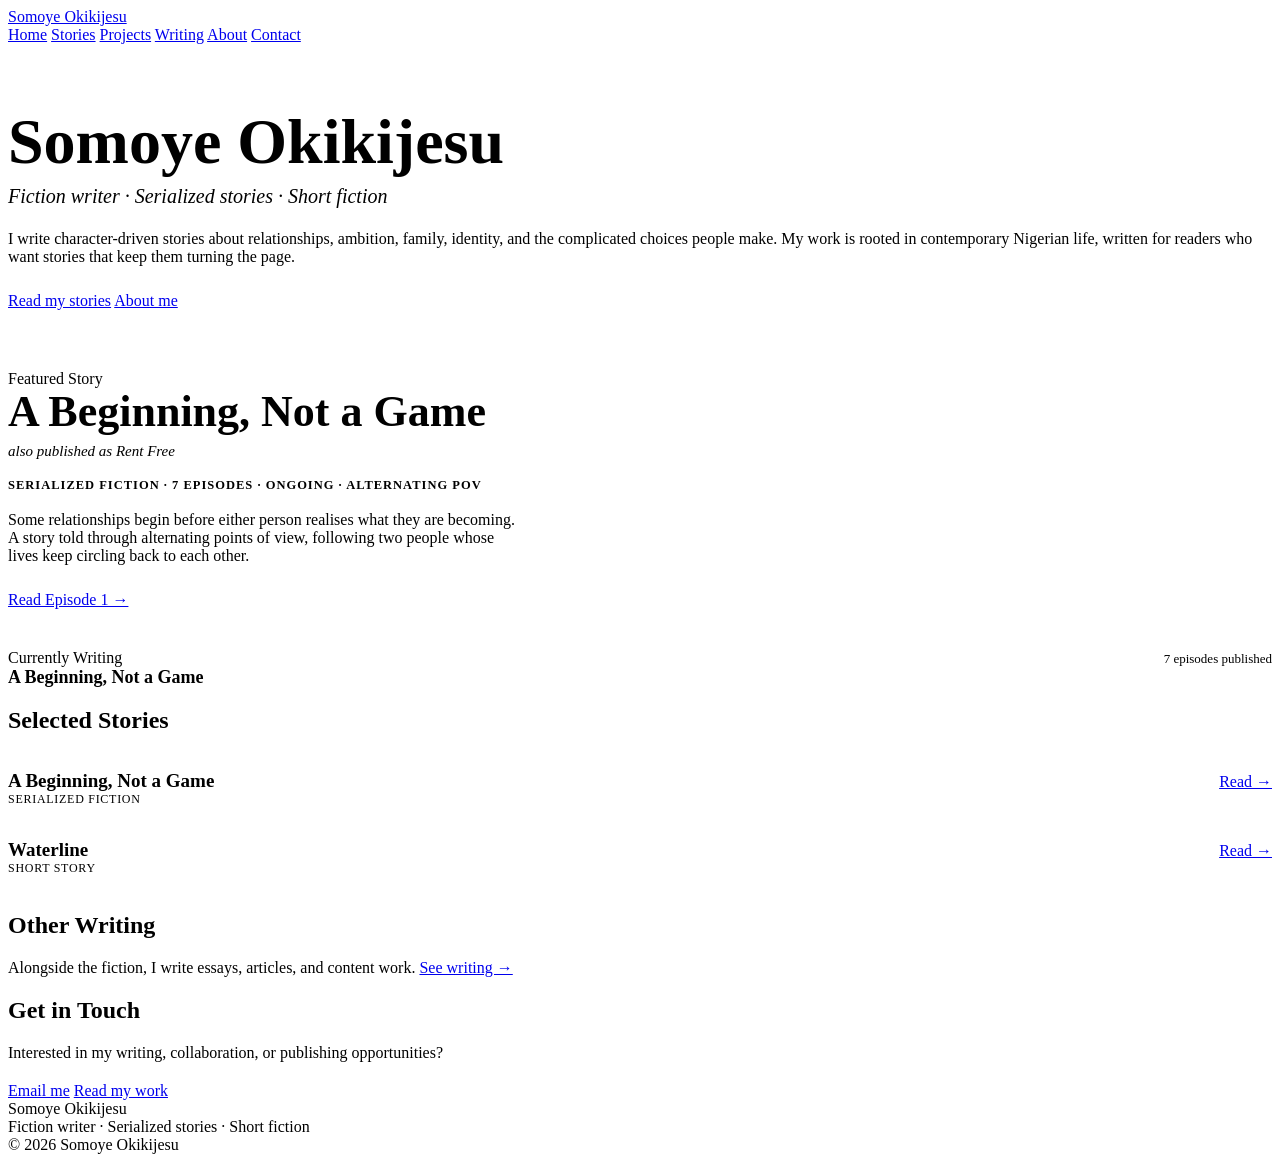
==== commit 95eb0497: "Rename index-3.html to index.html" ====
--- a/index.html
+++ b/index.html
@@ -3,463 +3,183 @@
 <head>
 <meta charset="UTF-8">
 <meta name="viewport" content="width=device-width, initial-scale=1.0">
-<title>Somoye Okikijesu Boluwatife — Writer</title>
+<title>Somoye Okikijesu — Fiction Writer</title>
+<meta name="description" content="Somoye Okikijesu is a Nigerian fiction writer. Character-driven stories about relationships, ambition, family, and identity.">
 <link rel="preconnect" href="https://fonts.googleapis.com">
 <link rel="preconnect" href="https://fonts.gstatic.com" crossorigin>
-<link href="https://fonts.googleapis.com/css2?family=Big+Shoulders+Display:wght@600;800&family=Archivo:ital,wght@0,400;0,500;0,600;0,700;1,400&display=swap" rel="stylesheet">
+<link href="https://fonts.googleapis.com/css2?family=Newsreader:ital,opsz,wght@0,6..72,400;0,6..72,500;0,6..72,600;1,6..72,400;1,6..72,500&family=Public+Sans:wght@400;500;600;700&display=swap" rel="stylesheet">
+<link rel="stylesheet" href="/assets/style.css">
 <style>
-  :root{
-    --bg:        #12141C;
-    --bg-raised: #1B1E29;
-    --paper:     #EDE8DD;
-    --paper-dim: #A9A79C;
-    --rust:      #C1552C;
-    --rust-soft: #8F3E20;
-
-    --display: 'Big Shoulders Display', Impact, sans-serif;
-    --body-font: 'Archivo', Helvetica, Arial, sans-serif;
-
-    --max: 760px;
+  .hero{ padding:64px 0 60px; }
+  .hero-name{
+    font-family:var(--display);
+    font-weight:600;
+    font-size:clamp(40px,7.5vw,64px);
+    line-height:1.05;
+  }
+  .hero-tagline{
+    font-family:var(--display);
+    font-style:italic;
+    font-size:clamp(17px,2.4vw,20px);
+    color:var(--rust);
+    margin-top:10px;
+    margin-bottom:22px;
   }
 
-  *{ box-sizing:border-box; margin:0; padding:0; }
-  html{ scroll-behavior:smooth; }
+  /* Featured story */
+  .featured{
+    background:var(--paper-deep);
+  }
+  .featured-label{ margin-bottom:18px; }
+  .featured-title{
+    font-family:var(--display);
+    font-weight:600;
+    font-size:clamp(30px,5vw,44px);
+    line-height:1.1;
+  }
+  .featured-alt{
+    font-family:var(--display);
+    font-style:italic;
+    color:var(--ink-soft);
+    font-size:15px;
+    margin:6px 0 18px;
+  }
+  .featured-meta{
+    font-size:12.5px;
+    font-weight:600;
+    letter-spacing:0.08em;
+    text-transform:uppercase;
+    color:var(--ink-soft);
+    margin-bottom:18px;
+  }
+  .featured-syn{ max-width:520px; color:var(--ink-soft); font-size:16px; margin-bottom:26px; }
 
-  body{
-    background:var(--bg);
-    color:var(--paper);
-    font-family:var(--body-font);
-    line-height:1.6;
-    -webkit-font-smoothing:antialiased;
-  }
-
-  a{ color:inherit; }
-
-  .wrap{
-    max-width:var(--max);
-    margin:0 auto;
-    padding:0 28px;
-  }
-
-  /* ---------- Hero ---------- */
-
-  header.hero{
-    padding:56px 0 0;
-  }
-
-  .hero-top{
+  /* Currently writing */
+  .cw-row{
     display:flex;
     justify-content:space-between;
-    align-items:center;
-    font-size:11px;
-    letter-spacing:0.16em;
-    text-transform:uppercase;
-    color:var(--paper-dim);
-    padding-bottom:28px;
-    border-bottom:1px solid rgba(237,232,221,0.15);
-  }
-
-  .hero-grid{
-    display:grid;
-    grid-template-columns:1.2fr 0.8fr;
-    gap:36px;
-    align-items:end;
-    padding:36px 0 0;
-  }
-
-  @media (max-width:620px){
-    .hero-grid{ grid-template-columns:1fr; }
-  }
-
-  .hero-name{
-    font-family:var(--display);
-    font-weight:800;
-    text-transform:uppercase;
-    font-size:clamp(46px, 10vw, 84px);
-    line-height:0.92;
-    letter-spacing:-0.01em;
-  }
-
-  .hero-name .line2{ color:var(--rust); }
-
-  .hero-role{
-    margin-top:18px;
-    font-size:15px;
-    color:var(--paper-dim);
-    max-width:380px;
-  }
-
-  .hero-photo-wrap{
-    position:relative;
-    padding-bottom:12px;
-  }
-
-  .hero-photo{
-    width:100%;
-    aspect-ratio:0.95;
-    object-fit:cover;
-    filter:grayscale(100%) contrast(1.08);
-    border-bottom:5px solid var(--rust);
-  }
-
-  .hero-photo-tag{
-    position:absolute;
-    bottom:-2px;
-    left:0;
-    background:var(--rust);
-    color:var(--bg);
-    font-size:10px;
-    letter-spacing:0.12em;
-    text-transform:uppercase;
-    padding:5px 10px;
-    font-weight:700;
-  }
-
-  /* ---------- Sections ---------- */
-
-  section{ padding:64px 0; }
-
-  .section-head{
-    display:flex;
     align-items:baseline;
-    gap:14px;
-    margin-bottom:36px;
-  }
-
-  .section-num{
-    font-family:var(--display);
-    font-weight:800;
-    font-size:15px;
-    color:var(--rust);
-  }
-
-  .section-title{
-    font-family:var(--display);
-    font-weight:700;
-    text-transform:uppercase;
-    font-size:clamp(24px, 3.4vw, 32px);
-    letter-spacing:-0.005em;
-  }
-
-  .rule{
-    flex:1;
-    height:1px;
-    background:rgba(237,232,221,0.15);
-  }
-
-  /* ---------- Work index ---------- */
-
-  .index-row{
-    display:grid;
-    grid-template-columns:44px 1fr auto;
-    gap:18px;
-    align-items:start;
-    padding:22px 0;
-    border-top:1px solid rgba(237,232,221,0.12);
-  }
-
-  .index-row:last-of-type{ border-bottom:1px solid rgba(237,232,221,0.12); }
-
-  .index-num{
-    font-family:var(--display);
-    font-weight:800;
-    font-size:28px;
-    color:rgba(237,232,221,0.25);
-    line-height:1;
-  }
-
-  .index-type{
-    font-size:10.5px;
-    letter-spacing:0.12em;
-    text-transform:uppercase;
-    color:var(--rust);
-    margin-bottom:6px;
-  }
-
-  .index-title{
-    font-family:var(--display);
-    font-weight:700;
-    text-transform:uppercase;
-    font-size:22px;
-    letter-spacing:0.005em;
-  }
-
-  .index-alt{
-    font-size:13px;
-    font-style:italic;
-    color:var(--paper-dim);
-    margin:2px 0 8px;
-  }
-
-  .index-desc{
-    font-size:14.5px;
-    color:var(--paper-dim);
-    max-width:420px;
-  }
-
-  .index-link{
-    align-self:center;
-    font-size:12px;
-    font-weight:600;
-    letter-spacing:0.06em;
-    text-transform:uppercase;
-    color:var(--paper);
-    border:1px solid rgba(237,232,221,0.3);
-    padding:9px 14px;
-    white-space:nowrap;
-    text-decoration:none;
-    transition:all .15s ease;
-  }
-
-  .index-link:hover{
-    background:var(--rust);
-    border-color:var(--rust);
-    color:var(--bg);
-  }
-
-  @media (max-width:560px){
-    .index-row{ grid-template-columns:32px 1fr; }
-    .index-link{ grid-column:1 / -1; justify-self:start; margin-top:4px; }
-  }
-
-  .index-note{
-    padding-top:22px;
-    font-size:13px;
-    color:var(--paper-dim);
-    font-style:italic;
-  }
-
-  /* ---------- About ---------- */
-
-  .about-body{
-    font-size:16.5px;
-    color:var(--paper-dim);
-    max-width:600px;
-  }
-
-  .about-body strong{
-    color:var(--paper);
-    font-family:var(--display);
-    font-weight:700;
-    text-transform:uppercase;
-    letter-spacing:0.01em;
-  }
-
-  /* ---------- Range ---------- */
-
-  .tags{
-    display:flex;
     flex-wrap:wrap;
     gap:10px;
+    border-top:1px solid var(--rule);
+    padding-top:20px;
+    margin-top:20px;
   }
+  .cw-title{ font-family:var(--display); font-weight:600; font-size:18px; }
+  .cw-status{ font-size:13px; color:var(--ink-soft); }
 
-  .tag{
-    font-size:12.5px;
-    letter-spacing:0.04em;
-    text-transform:uppercase;
-    font-weight:600;
-    border:1px solid rgba(237,232,221,0.25);
-    padding:9px 16px;
-    color:var(--paper);
+  /* Selected stories mini list */
+  .mini-list{ display:flex; flex-direction:column; }
+  .mini-row{
+    display:flex;
+    justify-content:space-between;
+    align-items:baseline;
+    gap:16px;
+    padding:16px 0;
+    border-top:1px solid var(--rule);
+    flex-wrap:wrap;
   }
-
-  /* ---------- Contact ---------- */
-
-  .contact-lead{
-    font-family:var(--display);
-    font-weight:700;
-    text-transform:uppercase;
-    font-size:clamp(22px,3.6vw,32px);
-    max-width:520px;
-    margin-bottom:28px;
-  }
-
-  .contact-row{
-    display:flex;
-    flex-wrap:wrap;
-    gap:14px;
-  }
-
-  .btn{
-    display:inline-block;
-    background:var(--rust);
-    color:var(--bg);
-    text-decoration:none;
-    padding:14px 26px;
-    font-size:13px;
-    font-weight:700;
-    letter-spacing:0.05em;
-    text-transform:uppercase;
-  }
-
-  .btn:hover{ background:var(--rust-soft); }
-
-  .link-secondary{
-    display:inline-flex;
-    align-items:center;
-    text-decoration:none;
-    font-size:13px;
-    font-weight:600;
-    letter-spacing:0.05em;
-    text-transform:uppercase;
-    color:var(--paper);
-    border-bottom:1px solid rgba(237,232,221,0.3);
-    padding-bottom:2px;
-  }
-
-  .link-secondary:hover{ border-color:var(--rust); color:var(--rust); }
-
-  footer{
-    padding:32px 0 48px;
-    border-top:1px solid rgba(237,232,221,0.12);
-    font-size:11px;
-    letter-spacing:0.08em;
-    text-transform:uppercase;
-    color:var(--paper-dim);
-  }
-
-  @media (prefers-reduced-motion: reduce){ html{ scroll-behavior:auto; } }
-
-  :focus-visible{ outline:2px solid var(--rust); outline-offset:3px; }
+  .mini-row:last-child{ border-bottom:1px solid var(--rule); }
+  .mini-title{ font-family:var(--display); font-weight:600; font-size:19px; }
+  .mini-type{ font-size:12px; color:var(--ink-soft); text-transform:uppercase; letter-spacing:0.06em; }
 </style>
 </head>
 <body>
 
+<nav class="site-nav">
+  <div class="wrap">
+    <a class="brand" href="/">Somoye Okikijesu</a>
+    <div class="links">
+      <a class="nav-link current" href="/">Home</a>
+      <a class="nav-link" href="/stories/">Stories</a>
+      <a class="nav-link" href="/projects/">Projects</a>
+      <a class="nav-link" href="/writing/">Writing</a>
+      <a class="nav-link" href="/about/">About</a>
+      <a class="nav-link" href="/contact/">Contact</a>
+    </div>
+  </div>
+</nav>
+
 <header class="hero">
   <div class="wrap">
-    <div class="hero-top">
-      <span>Fiction &middot; Content &middot; Copy</span>
-      <span>Est. 2024</span>
-    </div>
-    <div class="hero-grid">
-      <div>
-        <div class="hero-name">Somoye<br><span class="line2">Okikijesu</span></div>
-        <p class="hero-role">A Nigerian writer working across serialized fiction, content, and copy — currently seven episodes into an ongoing story.</p>
-      </div>
-      <div class="hero-photo-wrap">
-        <img class="hero-photo" src="[data-uri]" alt="Somoye Okikijesu Boluwatife">
-        <span class="hero-photo-tag">The Writer</span>
-      </div>
+    <div class="hero-name">Somoye Okikijesu</div>
+    <div class="hero-tagline">Fiction writer &middot; Serialized stories &middot; Short fiction</div>
+    <p class="lead">I write character-driven stories about relationships, ambition, family, identity, and the complicated choices people make. My work is rooted in contemporary Nigerian life, written for readers who want stories that keep them turning the page.</p>
+    <div class="btn-row" style="margin-top:26px;">
+      <a class="btn" href="/stories/">Read my stories</a>
+      <a class="btn-outline" href="/about/">About me</a>
     </div>
   </div>
 </header>
 
-<section id="work">
+<section class="featured">
   <div class="wrap">
-    <div class="section-head">
-      <span class="section-num">01</span>
-      <span class="section-title">Selected Writing</span>
-      <span class="rule"></span>
-    </div>
+    <span class="eyebrow featured-label">Featured Story</span>
+    <div class="featured-title">A Beginning, Not a Game</div>
+    <div class="featured-alt">also published as Rent Free</div>
+    <div class="featured-meta">Serialized Fiction &middot; 7 Episodes &middot; Ongoing &middot; Alternating POV</div>
+    <p class="featured-syn">Some relationships begin before either person realises what they are becoming. A story told through alternating points of view, following two people whose lives keep circling back to each other.</p>
+    <a class="text-link" href="/stories/a-beginning-not-a-game/">Read Episode 1 &rarr;</a>
 
-    <div class="index-row">
-      <div class="index-num">01</div>
+    <div class="cw-row">
       <div>
-        <div class="index-type">Episodes I&ndash;VII &middot; Serialized Fiction</div>
-        <div class="index-title">A Beginning, Not a Game</div>
-        <div class="index-alt">also published as Rent Free</div>
-        <p class="index-desc">A story told through alternating points of view — now seven episodes in.</p>
+        <span class="eyebrow" style="margin-bottom:4px;">Currently Writing</span>
+        <div class="cw-title">A Beginning, Not a Game</div>
       </div>
-      <a class="index-link" href="https://inknaija.com/writers/c38ce1fc-17e2-473a-ae87-176c92419c42" target="_blank" rel="noopener">Read</a>
-    </div>
-
-    <div class="index-row">
-      <div class="index-num">02</div>
-      <div>
-        <div class="index-type">Article</div>
-        <div class="index-title">Flashback: Twenty Twenty</div>
-        <p class="index-desc">Published on InkNaija.</p>
-      </div>
-      <a class="index-link" href="https://inknaija.com/article/flashback-twenty-twenty-358460" target="_blank" rel="noopener">Read</a>
-    </div>
-
-    <div class="index-row">
-      <div class="index-num">03</div>
-      <div>
-        <div class="index-type">Short Story</div>
-        <div class="index-title">Waterline</div>
-        <p class="index-desc">A flooded future Lagos, a debt of love, and what it costs to keep someone's head above water.</p>
-      </div>
-      <a class="index-link" href="https://inknaija.com/article/w-fe5db6" target="_blank" rel="noopener">Read</a>
-    </div>
-
-    <div class="index-row">
-      <div class="index-num">04</div>
-      <div>
-        <div class="index-type">Personal Essay</div>
-        <div class="index-title">Still</div>
-        <p class="index-desc">On debt, family duty, and staying yourself through a year that kept testing it.</p>
-      </div>
-      <a class="index-link" href="https://inknaija.com/article/s-d4f080" target="_blank" rel="noopener">Read</a>
-    </div>
-
-    <div class="index-row">
-      <div class="index-num">05</div>
-      <div>
-        <div class="index-type">Essay &middot; Awareness</div>
-        <div class="index-title">Be Silent: No One Would Believe You</div>
-        <p class="index-desc">A survivor narrative on abuse and silence, written to reach anyone who recognizes themselves in it.</p>
-      </div>
-      <a class="index-link" href="https://inknaija.com/article/b-3bfc22" target="_blank" rel="noopener">Read</a>
-    </div>
-
-    <div class="index-note">More work added as it publishes.</div>
-  </div>
-</section>
-
-<section id="about">
-  <div class="wrap">
-    <div class="section-head">
-      <span class="section-num">02</span>
-      <span class="section-title">The Writer</span>
-      <span class="rule"></span>
-    </div>
-    <p class="about-body">
-      I'm <strong>Somoye Okikijesu Boluwatife</strong>. I write serialized fiction rooted in a Nigerian voice
-      — currently running a story, <em>A Beginning, Not a Game</em> (also published as
-      <em>Rent Free</em>), on InkNaija. Alongside the fiction, I take on content writing, copywriting, and
-      correspondence work. I studied English Language at Tai Solarin University of Education, and I'm
-      comfortable adapting tone and register across formats — from a brand's blog post to a character's
-      dialogue.
-    </p>
-  </div>
-</section>
-
-<section id="skills">
-  <div class="wrap">
-    <div class="section-head">
-      <span class="section-num">03</span>
-      <span class="section-title">Range</span>
-      <span class="rule"></span>
-    </div>
-    <div class="tags">
-      <span class="tag">Serialized Fiction</span>
-      <span class="tag">Character &amp; Dialogue</span>
-      <span class="tag">Blog &amp; Articles</span>
-      <span class="tag">Web &amp; Marketing Copy</span>
-      <span class="tag">Editing &amp; Proofreading</span>
-      <span class="tag">Research Writing</span>
+      <div class="cw-status">7 episodes published</div>
     </div>
   </div>
 </section>
 
-<section id="contact">
+<section>
   <div class="wrap">
-    <div class="section-head">
-      <span class="section-num">04</span>
-      <span class="section-title">Get in Touch</span>
-      <span class="rule"></span>
-    </div>
-    <p class="contact-lead">Available for freelance writing — fiction, content, and copy.</p>
-    <div class="contact-row">
-      <a class="btn" href="mailto:somoyeokiki@gmail.com">Email Me</a>
-      <a class="link-secondary" href="https://inknaija.com/writers/c38ce1fc-17e2-473a-ae87-176c92419c42" target="_blank" rel="noopener">InkNaija Profile</a>
-      <a class="link-secondary" href="https://linkedin.com/in/okikijesu-somoye" target="_blank" rel="noopener">LinkedIn</a>
+    <h2>Selected Stories</h2>
+    <div class="mini-list">
+      <div class="mini-row">
+        <div>
+          <div class="mini-title">A Beginning, Not a Game</div>
+          <div class="mini-type">Serialized Fiction</div>
+        </div>
+        <a class="text-link" href="/stories/a-beginning-not-a-game/">Read &rarr;</a>
+      </div>
+      <div class="mini-row">
+        <div>
+          <div class="mini-title">Waterline</div>
+          <div class="mini-type">Short Story</div>
+        </div>
+        <a class="text-link" href="https://inknaija.com/article/w-fe5db6" target="_blank" rel="noopener">Read &rarr;</a>
+      </div>
     </div>
   </div>
 </section>
 
-<footer><div class="wrap">&copy; 2026 Somoye Okikijesu Boluwatife</div></footer>
+<section>
+  <div class="wrap">
+    <h2>Other Writing</h2>
+    <p class="lead">Alongside the fiction, I write essays, articles, and content work. <a class="text-link" href="/writing/">See writing &rarr;</a></p>
+  </div>
+</section>
+
+<section>
+  <div class="wrap">
+    <h2>Get in Touch</h2>
+    <p class="lead">Interested in my writing, collaboration, or publishing opportunities?</p>
+    <div class="btn-row" style="margin-top:20px;">
+      <a class="btn" href="mailto:somoyeokiki@gmail.com">Email me</a>
+      <a class="btn-outline" href="/stories/">Read my work</a>
+    </div>
+  </div>
+</section>
+
+<footer>
+  <div class="wrap">
+    <div>
+      <div class="fname">Somoye Okikijesu</div>
+      <div class="ftag">Fiction writer &middot; Serialized stories &middot; Short fiction</div>
+    </div>
+    <div class="fcopy">&copy; 2026 Somoye Okikijesu</div>
+  </div>
+</footer>
 
 </body>
 </html>
